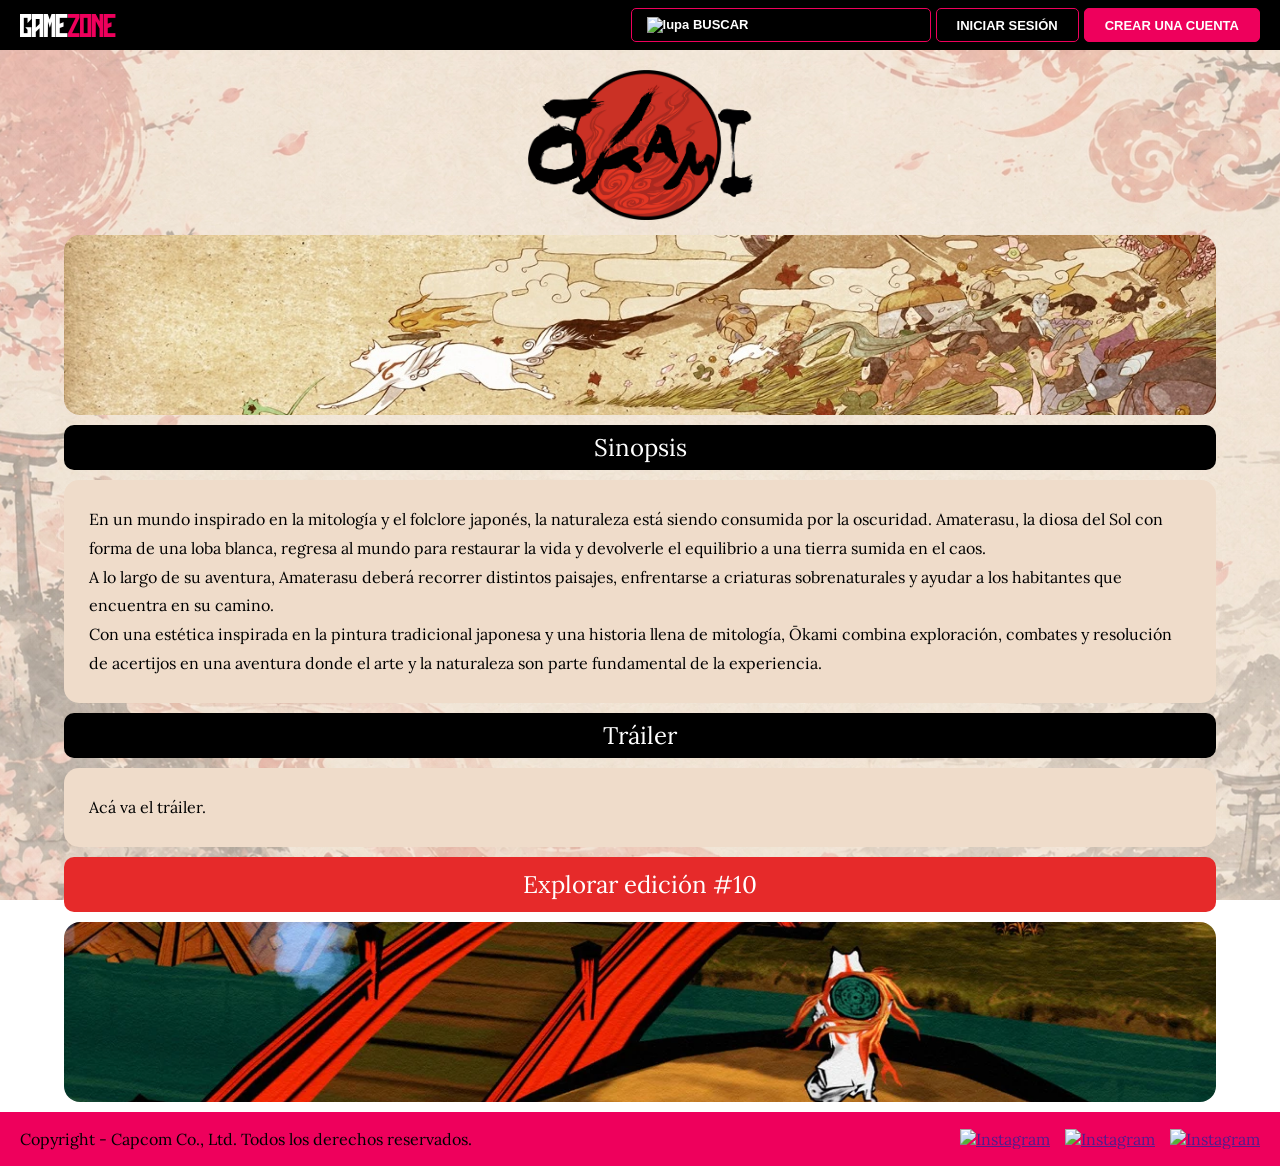
==== Okami Página/index.html @ ecd7161f "Primera parte de la página Acá subo la parte del Parcial 1" ====
<!DOCTYPE html>
<html lang="es">
<head>
    <meta charset="UTF-8">
    <meta name="viewport" content="width=device-width, initial-scale=1.0">
    <title>GAMEZONE | La revista digital del universo gamer</title>
    <link rel="stylesheet" href="./css/global.css">
    <link rel="stylesheet" href="./css/index.css">

</head>
<body>
    <header><div class="barra-superior">
    <!-- IZQUIERDA LOGO -->
        <a class="logo">
<span>GAME</span><span class="rosa">ZONE</span>
        </a>
    <div class="botones-superiores">
       <button class="buscar" title="Buscar">
        <img src="../image/lupa.svg" alt="lupa" width="19" height="15">
        BUSCAR</button>

    <button title="Iniciar sesión">INICIAR SESIÓN</button>

    <button class="crear-cuenta" title="Crear una cuenta">
        CREAR UNA CUENTA
    </button>
    </div></header>
    
    <main>
        <section class="okami"></section>

    <section class="imagen1"></section>

    <section class="caja-section">
        Sinopsis
    </section>

    <section class="caja-contenido">
        <p>En un mundo inspirado en la mitología y el folclore japonés, la naturaleza está siendo consumida por la oscuridad. Amaterasu, la diosa del Sol con forma de una loba blanca, regresa al mundo para restaurar la vida y devolverle el equilibrio a una tierra sumida en el caos.</p>

<p>A lo largo de su aventura, Amaterasu deberá recorrer distintos paisajes, enfrentarse a criaturas sobrenaturales y ayudar a los habitantes que encuentra en su camino.</p>

<p>Con una estética inspirada en la pintura tradicional japonesa y una historia llena de mitología, Ōkami combina exploración, combates y resolución de acertijos en una aventura donde el arte y la naturaleza son parte fundamental de la experiencia.</p>
    </section>

    <section class="caja-section">
        Tráiler
    </section>

    <section class="caja-contenido">
        Acá va el tráiler.
    </section>

<a class="boton-al-home" href="./page/home.html">Explorar edición #10</a>

        <section class="imagen2"></section>
    

        
</main>
    
    
    <footer>  <!-- Pie de página -->
        <div class="caja-pie">
            <p class="copyrigth">Copyright - Capcom Co., Ltd. 

Todos los derechos reservados.</p>
           <div class="redes">
             <a href=""><img src="../image/Instagram.svg" alt="Instagram" width="30" height="30" ></a>
            <a href=""><img src="../image/Facebook.svg" alt="Instagram" width="30" height="30" ></a>
            <a href=""><img src="../image/Twitter.svg" alt="Instagram" width="30" height="30" ></a>
           </div>
        </div></footer>
</body>
</html>
---- Okami Página/css/global.css ----
*{
    margin: 0%;
}
/* {} */
@font-face {
font-family: 'Phoenix Gaming';
src: url(../fonts/Phoenix\ Gaming.ttf); 
}
*{
box-sizing : border-box;
}

@font-face {
font-family: 'Lora';
src: url(../fonts/Lora-VariableFont_wght.ttf); 
}
*{
box-sizing : border-box;
}

body {
     font-family: 'Lora', sans-serif;
}

.logo {
    font-family: 'Phoenix Gaming', sans-serif;
    text-decoration: none;
    font-size: 2rem;
    
    span {
        color: white;
    }
    .rosa {
        color: #ee005c;
    }
}
.barra-superior {
    background-color:#000000;
    width: 100%;
    height: 50px;
    display: flex;
    align-items: center;
    padding: 1px 20px;
    justify-content: space-between;
}
.botones-superiores {
    display: flex;
    gap: 5px;
    
}

.botones-superiores button {
    padding: 8px 20px;
    background-color: black;
    border: 1px solid #ee005c;
    border-radius: 5px;

    justify-content: center;
    font-size: 13px;
    font-weight: bold;
    color: white;

    cursor: pointer;
}
.botones-superiores .buscar {
    width: 300px;
    text-align: left;
    padding-left: 15px;

}

.botones-superiores .crear-cuenta {
    background-color: #ee005c;
}

.boton-home {
    display: block;
    width: 200px;
    padding: 12px 20px;
    margin: 20px 0;
    margin-left: 10px;

    background-color: #ee005c;
    color: white;

    text-align: center;
    text-decoration: none;

    border-radius: 10px;
    font-size: 18px;
}

.caja-pie {
    background-color: #ee005c;
    min-height: 6vh;
    margin-top: px;
    margin: px;
    width: 100%;
    
    display: flex;
    justify-content: space-between;
    align-items: center;
    padding: 15px 20px;
}
.copyright {
    margin: 0;
    text-align: left;
}
.redes {
    display: flex;
    gap: 15px;
    align-items: center;
}
---- Okami Página/css/index.css ----
body {
    background-image: url(../image/Fondo-con-opacidad-baja.webp);
    background-size: cover;
    background-position: center;
    background-attachment: fixed;
    background-repeat: no-repeat;

    display: flex;
    flex-direction: column;
    min-height: 100vh;

    margin: 0;
}


/* CONTENIDO PRINCIPAL */

main {
    display: flex;
    flex-direction: column;
    align-items: center;

    width: 90%;
    margin: 0 auto;

    gap: 0;
}


/* LOGO OKAMI */

.okami {
    width: 100%;
    height: 150px;

    margin-top: 20px;
    margin-bottom: 15px;

    background-image: url(../image/Okami-logo.webp);
    background-size: contain;
    background-repeat: no-repeat;
    background-position: center;
}


/* IMAGEN PRINCIPAL */

.imagen1 {
    width: 100%;
    height: 180px;

    margin: 0 0 10px 0;

    background-image: url(../image/Okami.full.1142157.webp);
    background-size: cover;
    background-position: center 80%;
    background-repeat: no-repeat;

    border-radius: 16px;
}


/* CAJAS DE TÍTULO */

.caja-section {
    width: 100%;
    min-height: 45px;

    padding: 0;

    margin: 0;

    border-radius: 10px;

    display: flex;
    align-items: center;
    justify-content: center;

    text-align: center;

    background-color: black;

    color: white;

    font-size: 24px;
}

/* imagen secundaria */
.imagen2 {
    width: 100%;
    height: 180px;

    margin: 0 0 10px 0;
    margin-top: 10px;
    background-image: url(../image/AmaterasuenKamiki.webp);
    background-size: cover;
    background-position: center 80%;
    background-repeat: no-repeat;

    border-radius: 16px;
}

.caja-contenido {
     border: 0px solid #555;
    background-color: rgb(239, 220, 202);
    width: 100%;
    border-radius: 15px;
    min-height: auto;
    margin-top: 10px;
    margin: 10px;

    padding: 25px;

    font-size: 16px;
    line-height: 1.8;
}
.boton-al-home {
     width: 100%;
    min-height: 55px;

    padding: 0;

    margin: 0;

    border-radius: 10px;

    display: flex;
    align-items: center;
    justify-content: center;

    text-align: center;

    background-color: rgb(230, 42, 42);

    color: white;

    font-size: 24px;
    text-decoration: none;
}
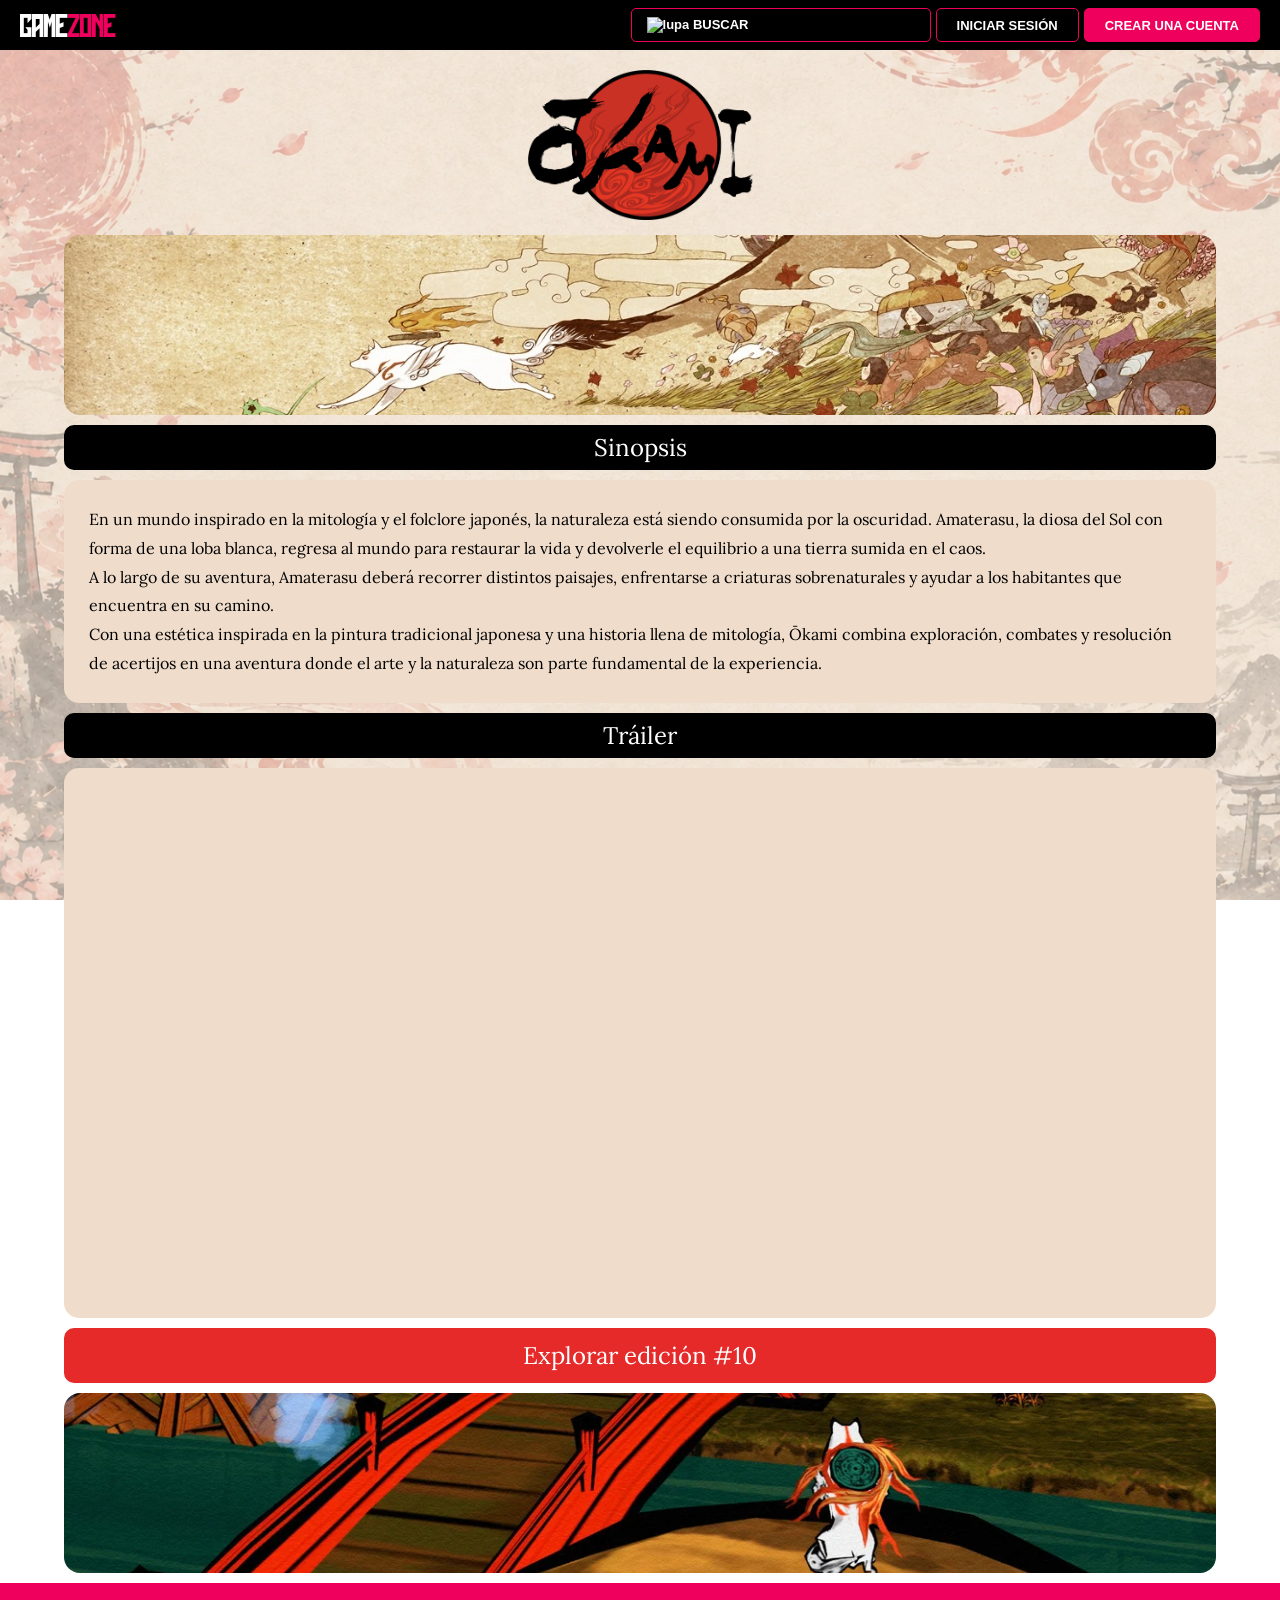
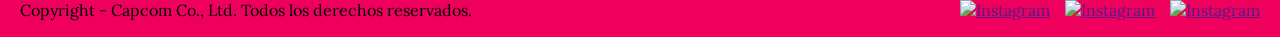
==== commit 4d014f5b: "Tráiler del Index" ====
--- a/Okami Página/index.html
+++ b/Okami Página/index.html
@@ -48,7 +48,7 @@
     </section>
 
     <section class="caja-contenido">
-        Acá va el tráiler.
+        <iframe width="1200" height="500" src="https://www.youtube.com/embed/s4OWSC3VbKM?si=E2Trk5u7QcfKb-x7" title="YouTube video player" frameborder="0" allow="accelerometer; autoplay; clipboard-write; encrypted-media; gyroscope; picture-in-picture; web-share" referrerpolicy="strict-origin-when-cross-origin" allowfullscreen></iframe>
     </section>
 
 <a class="boton-al-home" href="./page/home.html">Explorar edición #10</a>
--- a/Okami Página/css/index.css
+++ b/Okami Página/css/index.css
@@ -136,4 +136,10 @@
 
     font-size: 24px;
     text-decoration: none;
+}
+iframe {
+ display: block;
+    margin: 0 auto;
+    width: 1200px; 
+    height: 500px;
 }
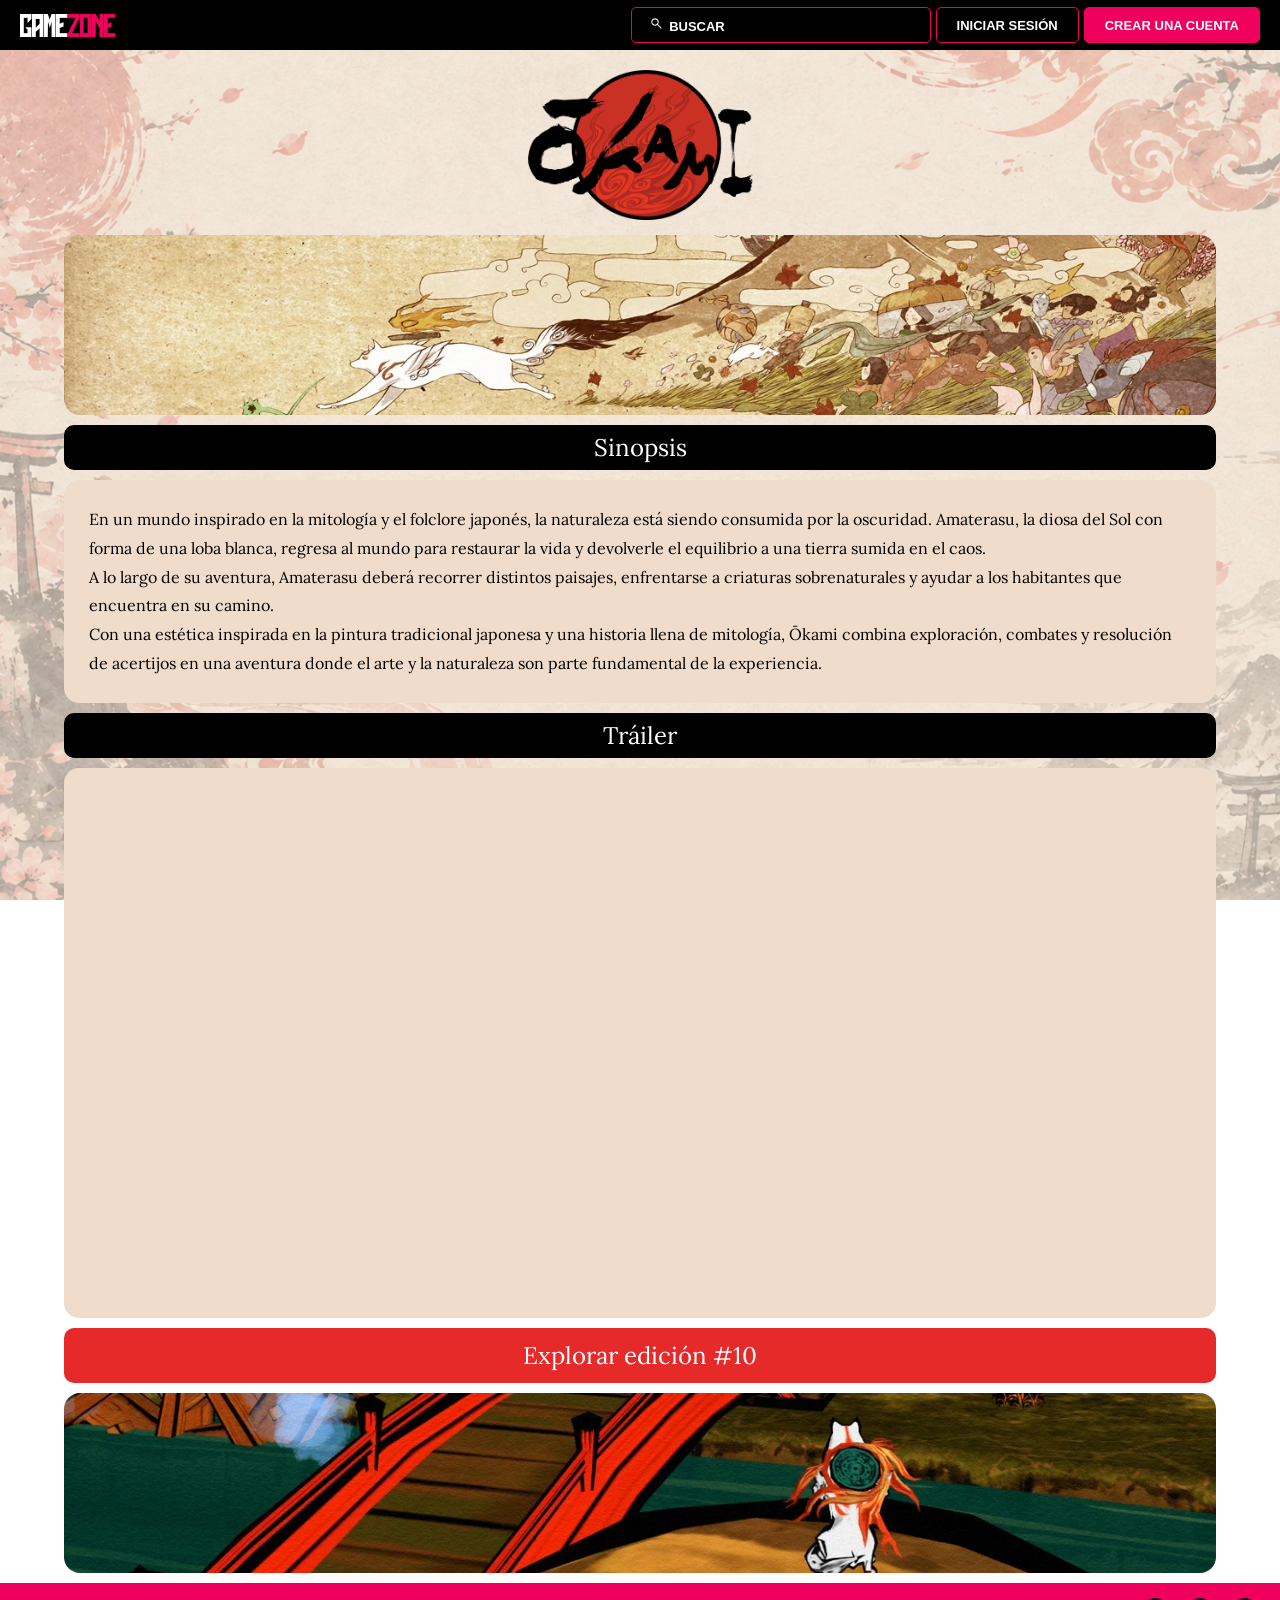
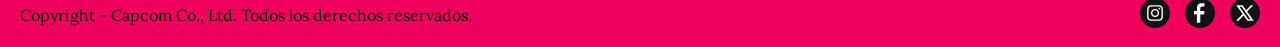
==== commit 595059a8: "Actualización de íconos" ====
--- a/Okami Página/index.html
+++ b/Okami Página/index.html
@@ -16,7 +16,7 @@
         </a>
     <div class="botones-superiores">
        <button class="buscar" title="Buscar">
-        <img src="../image/lupa.svg" alt="lupa" width="19" height="15">
+        <img src="../Okami Página/image/lupa.svg" alt="lupa" width="19" height="15">
         BUSCAR</button>
 
     <button title="Iniciar sesión">INICIAR SESIÓN</button>
@@ -66,9 +66,9 @@
 
 Todos los derechos reservados.</p>
            <div class="redes">
-             <a href=""><img src="../image/Instagram.svg" alt="Instagram" width="30" height="30" ></a>
-            <a href=""><img src="../image/Facebook.svg" alt="Instagram" width="30" height="30" ></a>
-            <a href=""><img src="../image/Twitter.svg" alt="Instagram" width="30" height="30" ></a>
+             <a href=""><img src="../Okami Página/image/Instagram.svg" alt="Instagram" width="30" height="30" ></a>
+            <a href=""><img src="../Okami Página/image/Facebook.svg" alt="Instagram" width="30" height="30" ></a>
+            <a href=""><img src="../Okami Página/image/Twitter.svg" alt="Instagram" width="30" height="30" ></a>
            </div>
         </div></footer>
 </body>
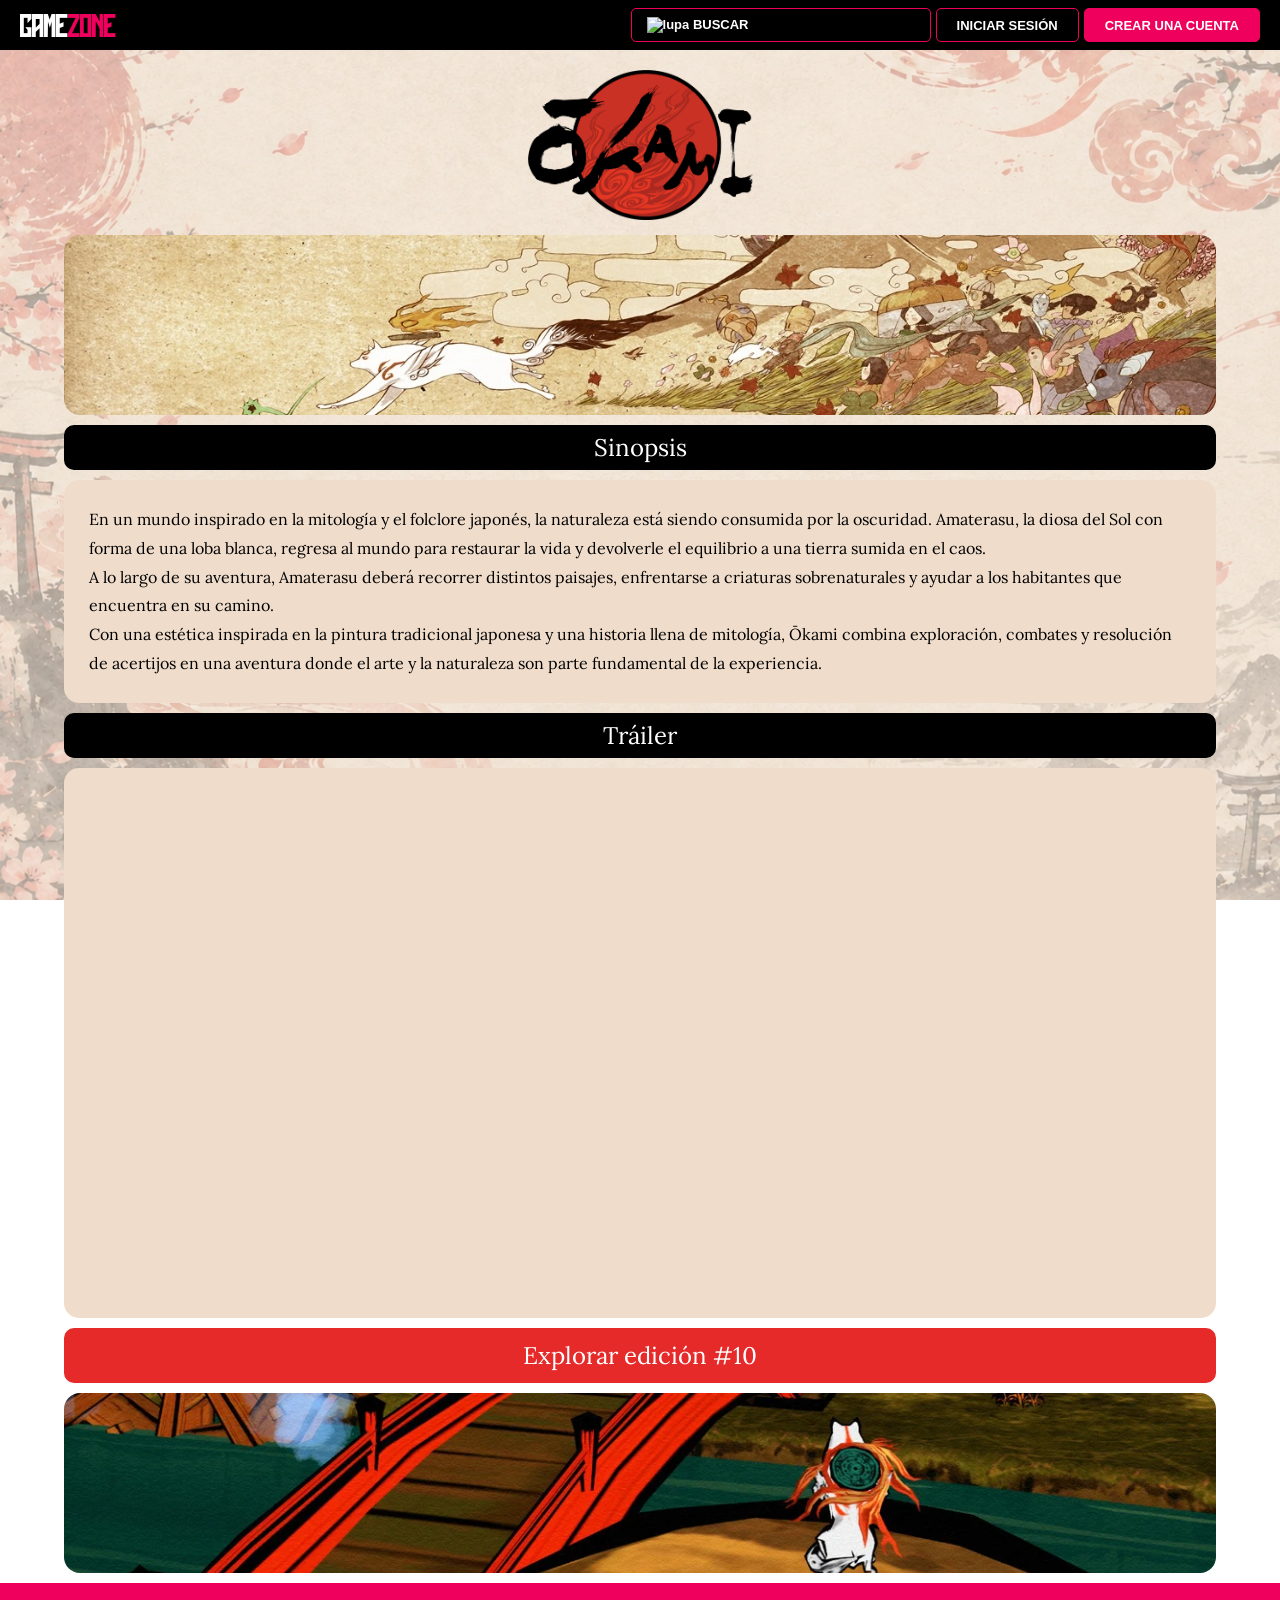
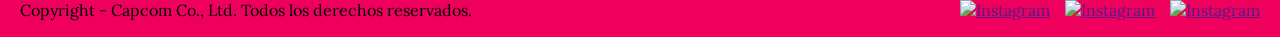
==== commit 2059e96e: "Prueba de los logos del index prueba de error de los logos de redes y lupa" ====
--- a/Okami Página/index.html
+++ b/Okami Página/index.html
@@ -6,6 +6,7 @@
     <title>GAMEZONE | La revista digital del universo gamer</title>
     <link rel="stylesheet" href="./css/global.css">
     <link rel="stylesheet" href="./css/index.css">
+    <link rel="shortcut icon" href="../Okami Página/image/Logo-navegador.png" type="image/x-icon">
 
 </head>
 <body>
@@ -16,7 +17,7 @@
         </a>
     <div class="botones-superiores">
        <button class="buscar" title="Buscar">
-        <img src="../Okami Página/image/lupa.svg" alt="lupa" width="19" height="15">
+        <img src="../image/lupa.svg" alt="lupa" width="19" height="15">
         BUSCAR</button>
 
     <button title="Iniciar sesión">INICIAR SESIÓN</button>
@@ -66,9 +67,9 @@
 
 Todos los derechos reservados.</p>
            <div class="redes">
-             <a href=""><img src="../Okami Página/image/Instagram.svg" alt="Instagram" width="30" height="30" ></a>
-            <a href=""><img src="../Okami Página/image/Facebook.svg" alt="Instagram" width="30" height="30" ></a>
-            <a href=""><img src="../Okami Página/image/Twitter.svg" alt="Instagram" width="30" height="30" ></a>
+            <a href=""><img src="../image/Instagram.svg" alt="Instagram" width="30" height="30" ></a>
+            <a href=""><img src="../image/Facebook.svg" alt="Instagram" width="30" height="30" ></a>
+            <a href=""><img src="../image/Twitter.svg" alt="Instagram" width="30" height="30" ></a>
            </div>
         </div></footer>
 </body>
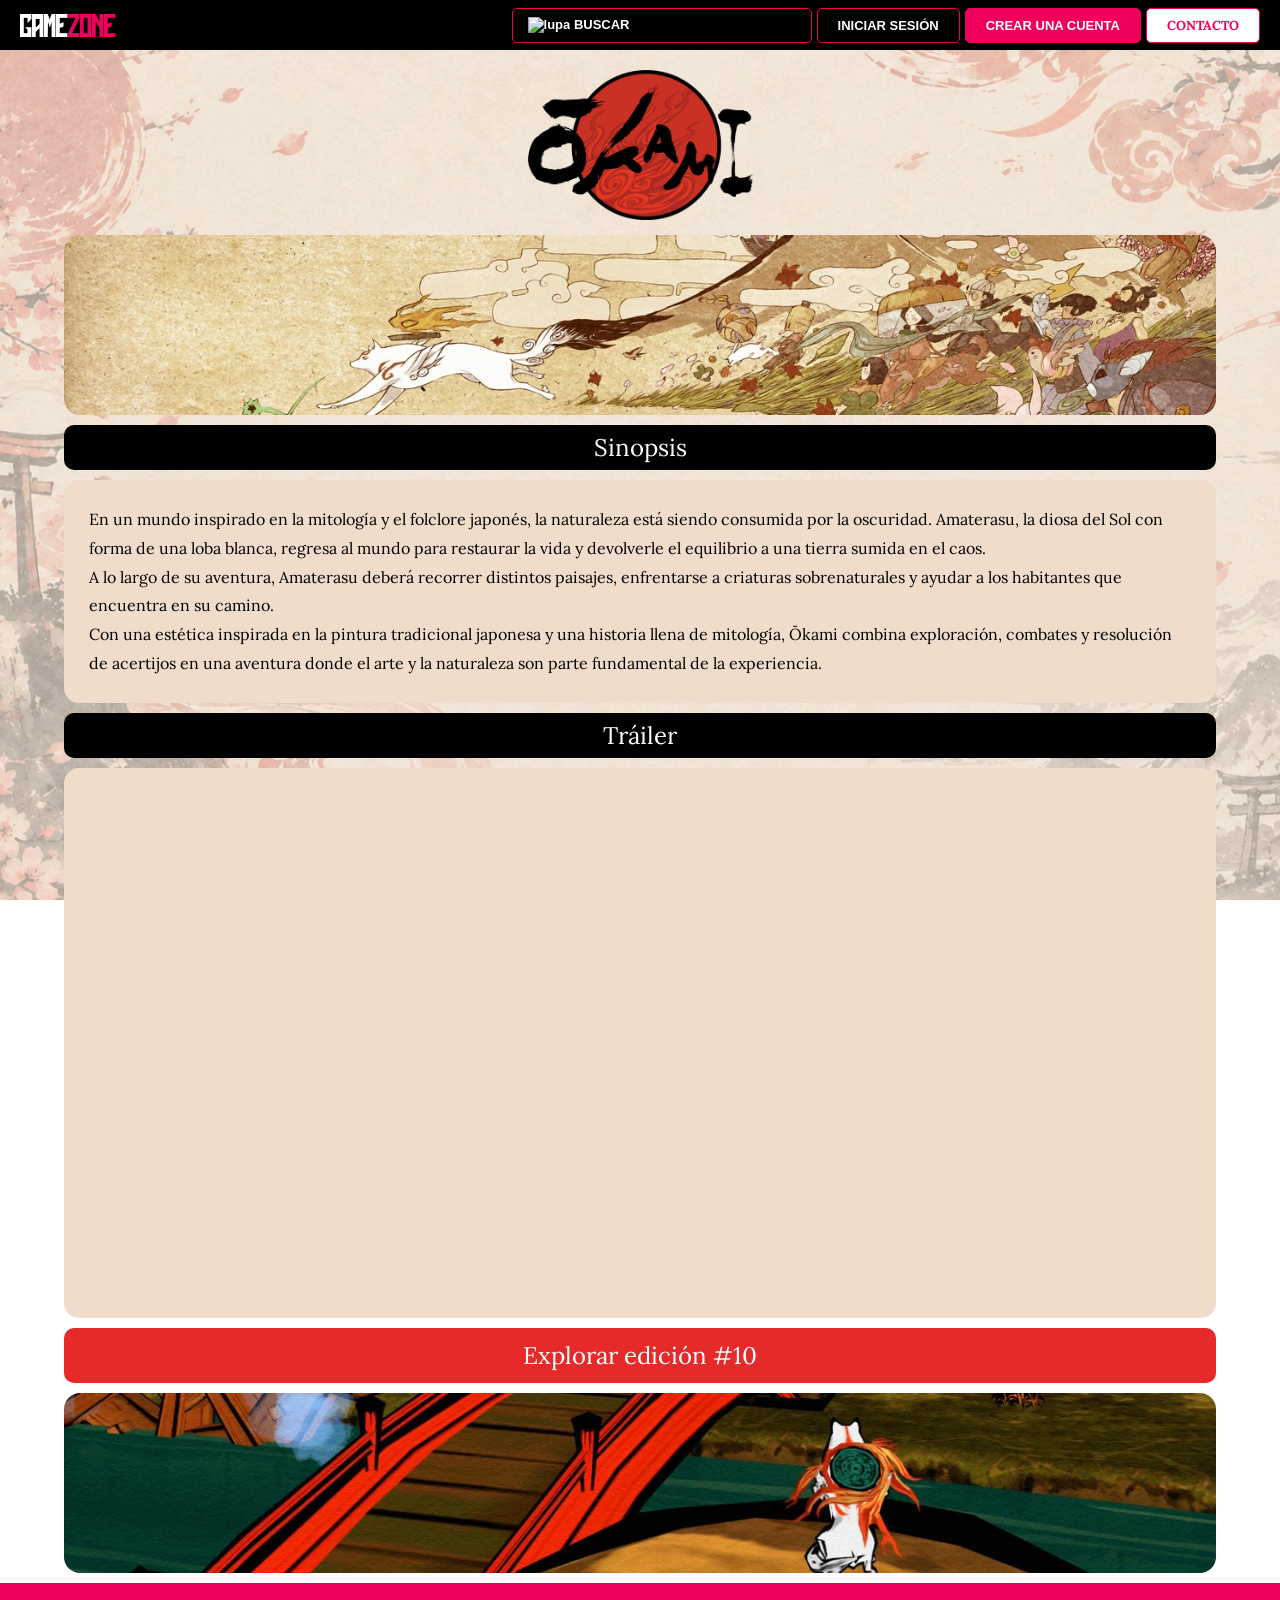
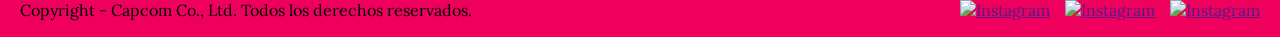
==== commit 6df830a2: "creación del botón y la página de contacto" ====
--- a/Okami Página/index.html
+++ b/Okami Página/index.html
@@ -6,6 +6,7 @@
     <title>GAMEZONE | La revista digital del universo gamer</title>
     <link rel="stylesheet" href="./css/global.css">
     <link rel="stylesheet" href="./css/index.css">
+    <link rel="stylesheet" href="./page/contacto.html">
     <link rel="shortcut icon" href="../Okami Página/image/Logo-navegador.png" type="image/x-icon">
 
 </head>
@@ -25,6 +26,7 @@
     <button class="crear-cuenta" title="Crear una cuenta">
         CREAR UNA CUENTA
     </button>
+    <a class="boton-contacto" href="./page/contacto.html">CONTACTO</a>
     </div></header>
     
     <main>
--- a/Okami Página/css/global.css
+++ b/Okami Página/css/global.css
@@ -72,6 +72,20 @@
 .botones-superiores .crear-cuenta {
     background-color: #ee005c;
 }
+.boton-contacto {
+     padding: 8px 20px;
+    background-color: white;
+    color: #ee005c;
+     border: 1px solid #ee005c;
+    border-radius: 5px;
+
+    justify-content: center;
+    font-size: 13px;
+    font-weight: bold;
+    text-decoration: none;
+
+    cursor: pointer;
+}
 
 .boton-home {
     display: block;
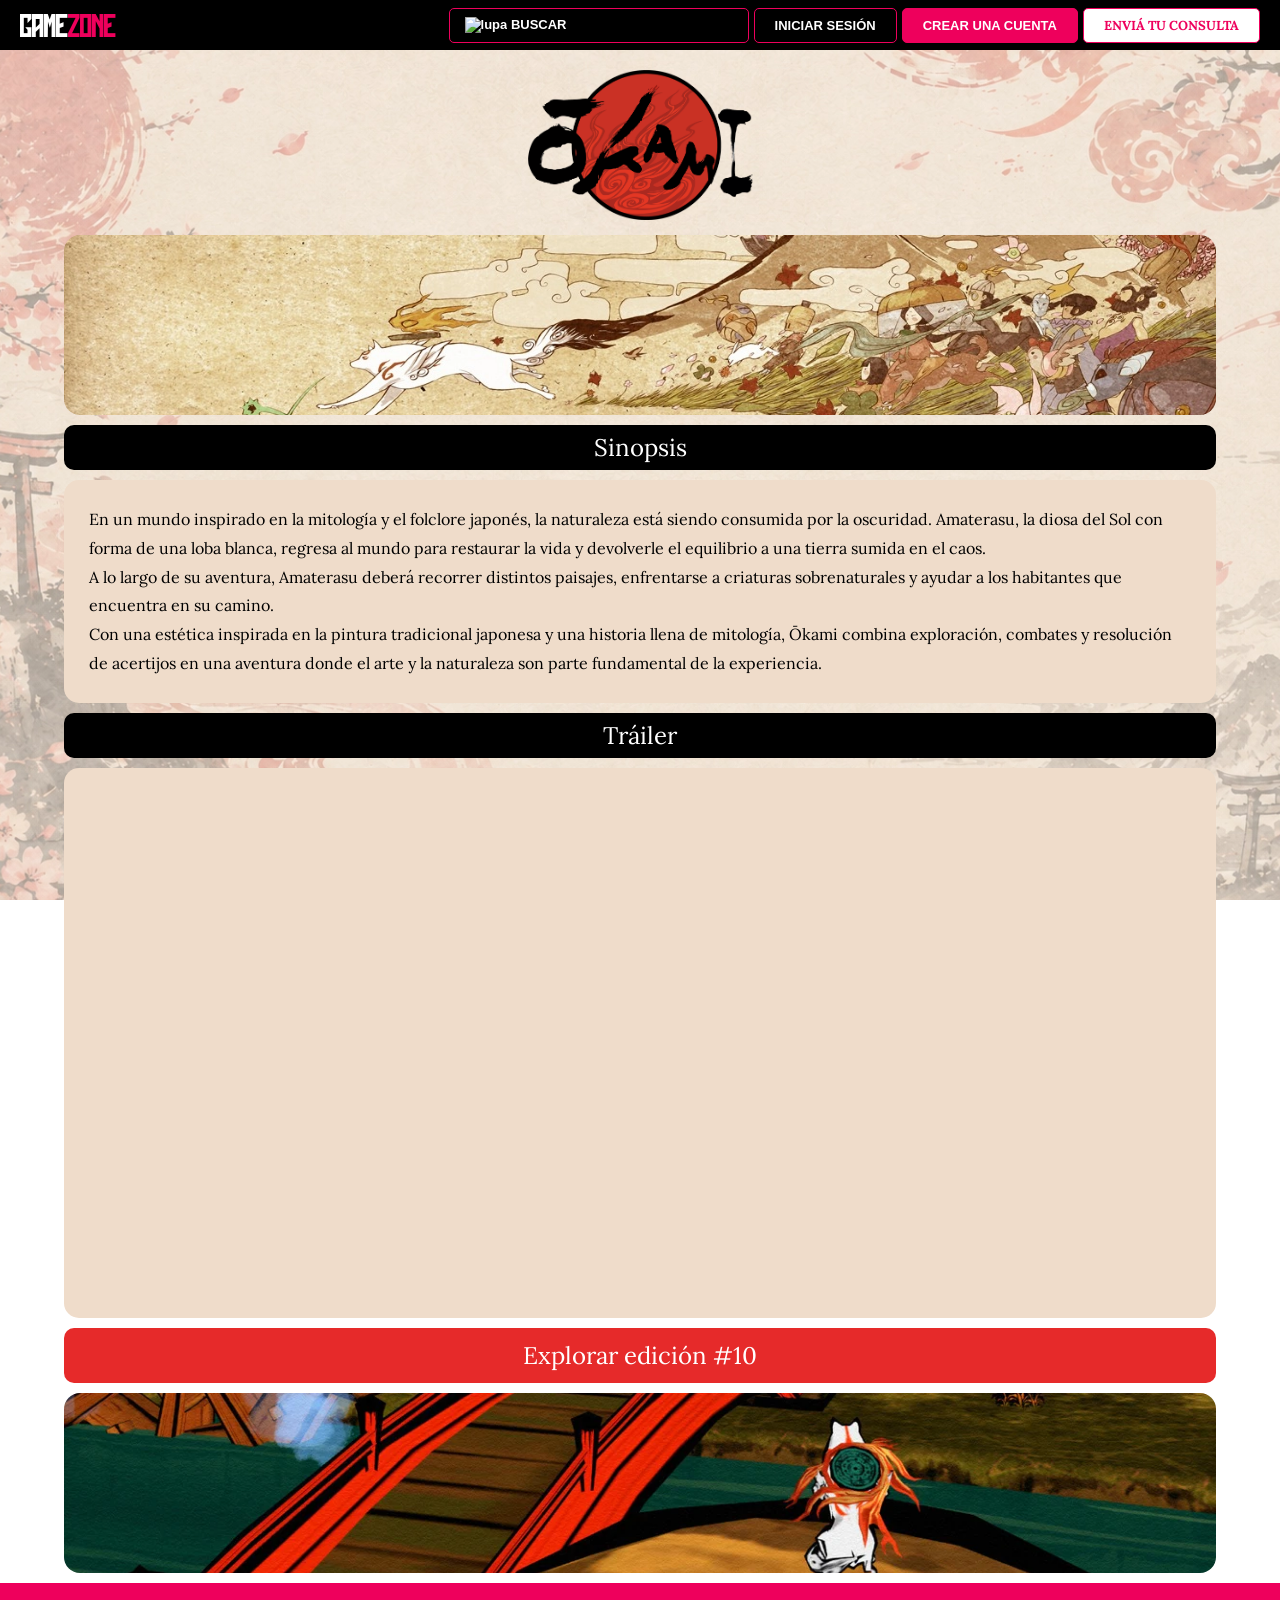
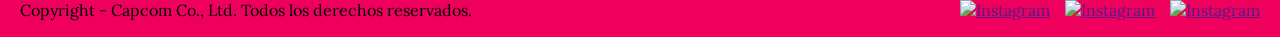
==== commit 75b4e03a: "avances con botón de contacto" ====
--- a/Okami Página/index.html
+++ b/Okami Página/index.html
@@ -26,7 +26,7 @@
     <button class="crear-cuenta" title="Crear una cuenta">
         CREAR UNA CUENTA
     </button>
-    <a class="boton-contacto" href="./page/contacto.html">CONTACTO</a>
+    <a class="boton-contacto" href="./page/contacto.html">ENVIÁ TU CONSULTA</a>
     </div></header>
     
     <main>
